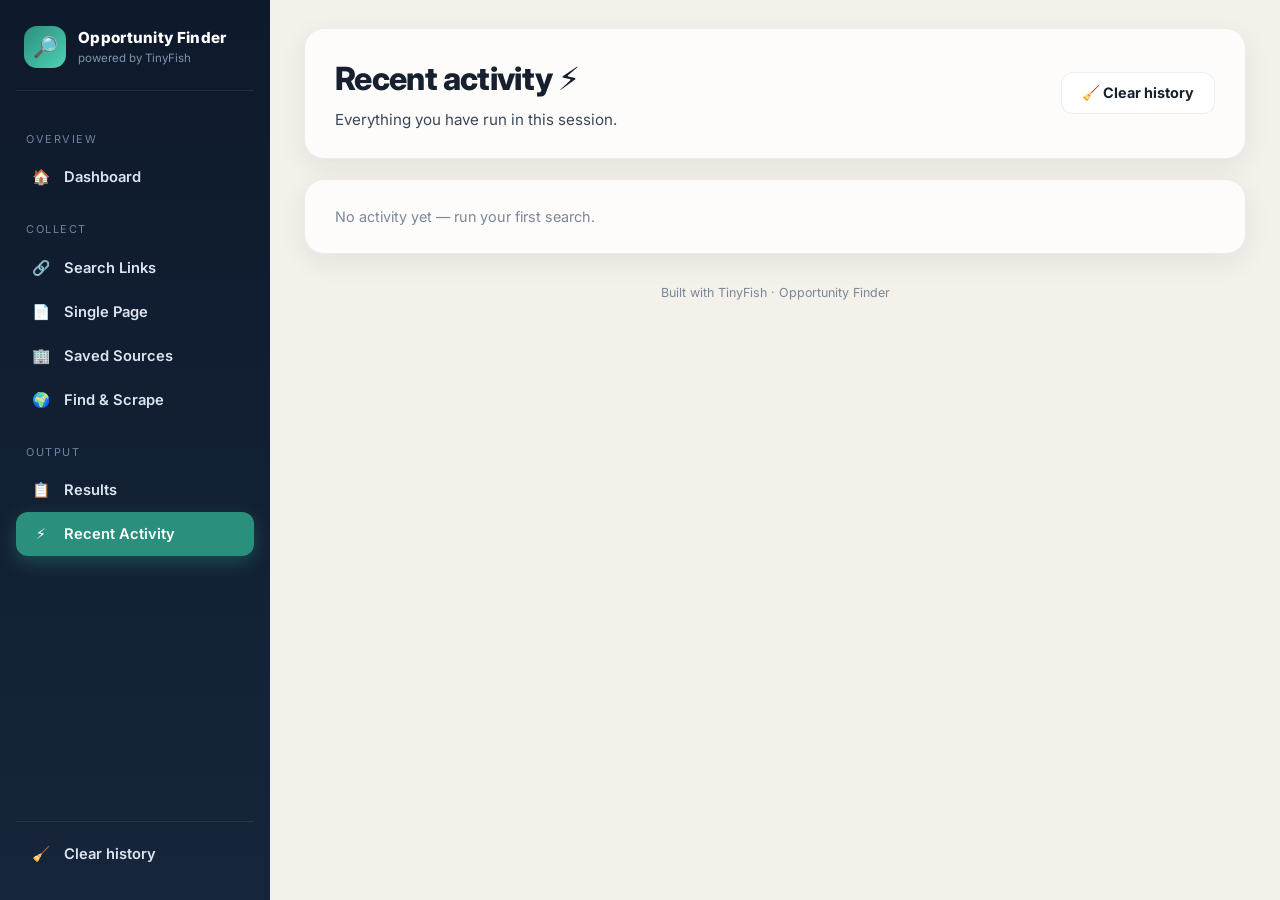
==== frontend/activity.html @ 2ac2b610 "Update frontend folder" ====
<!DOCTYPE html>
<html lang="en">
<head>
  <meta charset="UTF-8" />
  <meta name="viewport" content="width=device-width, initial-scale=1" />
  <title>Activity · Opportunity Finder</title>
  <link rel="preconnect" href="https://fonts.googleapis.com" />
  <link rel="preconnect" href="https://fonts.gstatic.com" crossorigin />
  <link href="https://fonts.googleapis.com/css2?family=Inter:wght@400;500;600;700;800&display=swap" rel="stylesheet" />
  <link rel="stylesheet" href="style.css" />
</head>
<body data-page="activity">
  <div class="app">
    <aside class="sidebar" id="sidebar"></aside>

    <main class="main">
      <button class="menu-btn" id="menuBtn" aria-label="Toggle menu">☰</button>

      <section class="panel hero-panel compact">
        <div>
          <h1>Recent activity ⚡</h1>
          <p class="hero-text">Everything you have run in this session.</p>
        </div>
        <button class="btn btn-ghost" id="clearBtn" type="button">🧹 Clear history</button>
      </section>

      <section class="panel">
        <ul class="activity" id="activityList"></ul>
      </section>

      <footer>Built with TinyFish · Opportunity Finder</footer>
    </main>
  </div>
  <script src="shared.js"></script>
  <script src="activity.js"></script>
</body>
</html>
---- frontend/style.css ----
:root {
  --navy: #0e1a2b;
  --navy-2: #16253b;
  --teal: #2a8f7c;
  --teal-dark: #1d6f60;
  --teal-soft: #d7efe9;
  --bg: #f3f1ea;
  --panel: rgba(255, 255, 255, .78);
  --border: rgba(20, 40, 60, .08);
  --text: #16202e;
  --muted: #7b8798;
  --radius: 20px;
  --shadow: 0 8px 28px rgba(22, 32, 46, .07);
}

* { box-sizing: border-box; margin: 0; }
html { scroll-behavior: smooth; }

body {
  font-family: "Inter", -apple-system, system-ui, sans-serif;
  background: var(--bg);
  color: var(--text);
  line-height: 1.5;
}

.app { display: grid; grid-template-columns: 270px 1fr; min-height: 100vh; }

/* ── Sidebar ── */
.sidebar {
  position: sticky; top: 0; height: 100vh; overflow-y: auto;
  background: linear-gradient(180deg, var(--navy), var(--navy-2));
  color: #dbe4f0; padding: 26px 16px; display: flex; flex-direction: column;
}
.brand { display: flex; gap: 12px; align-items: center; padding: 0 8px 22px; border-bottom: 1px solid rgba(255,255,255,.08); }
.brand-logo { width: 42px; height: 42px; border-radius: 13px; display: grid; place-items: center; font-size: 20px; background: linear-gradient(135deg, var(--teal), #4fd1b5); }
.brand-name { font-weight: 800; letter-spacing: .02em; color: #fff; font-size: .95rem; }
.brand-sub { font-size: .72rem; color: #7f93ad; }

.nav { margin-top: 18px; flex: 1; }
.nav-group { font-size: .68rem; letter-spacing: .14em; text-transform: uppercase; color: #6f84a1; margin: 22px 10px 8px; }
.nav-item {
  display: flex; align-items: center; gap: 12px; width: 100%; padding: 11px 14px; border-radius: 12px;
  color: #dbe4f0; text-decoration: none; font-weight: 600; font-size: .92rem; transition: .18s;
  background: none; border: 0; cursor: pointer; font-family: inherit; text-align: left;
}
.nav-item span { width: 22px; text-align: center; }
.nav-item:hover { background: rgba(255,255,255,.07); }
.nav-item.active { background: var(--teal); color: #fff; box-shadow: 0 6px 18px rgba(42,143,124,.4); }
.sidebar-foot { border-top: 1px solid rgba(255,255,255,.08); padding-top: 12px; }

/* ── Main ── */
.main { padding: 28px 34px 40px; max-width: 1180px; width: 100%; display: grid; gap: 20px; align-content: start; }
.menu-btn { display: none; }

.panel {
  background: var(--panel); border: 1px solid var(--border); border-radius: var(--radius);
  padding: 26px 30px; box-shadow: var(--shadow); backdrop-filter: blur(10px);
}

.hero-panel { display: flex; justify-content: space-between; align-items: flex-start; gap: 20px; padding: 34px; }
.hero-panel h1 { font-size: clamp(1.8rem, 3.5vw, 2.4rem); font-weight: 800; letter-spacing: -.02em; }
.hero-sub { margin-top: 10px; font-weight: 600; font-size: .92rem; }
.hero-text { margin-top: 8px; color: #3b4758; max-width: 620px; font-size: .95rem; }

.btn {
  display: inline-flex; align-items: center; justify-content: center; gap: 8px; text-decoration: none;
  font: 700 .9rem "Inter", sans-serif; border-radius: 12px; padding: 11px 20px; cursor: pointer; border: 1px solid transparent; transition: .18s; white-space: nowrap;
}
.btn-teal { background: var(--teal-dark); color: #fff; box-shadow: 0 6px 16px rgba(29,111,96,.3); }
.btn-teal:hover { background: var(--teal); transform: translateY(-1px); }
.btn-teal:disabled { opacity: .7; cursor: wait; transform: none; }
.btn-ghost { background: #fff; border-color: var(--border); color: var(--text); }
.btn-ghost:hover { border-color: var(--teal); color: var(--teal-dark); }
.btn-lg { padding: 14px 34px; font-size: 1rem; }

.status-strip { display: flex; align-items: center; gap: 18px; padding: 18px 26px; flex-wrap: wrap; }
.status-icon { width: 46px; height: 46px; border-radius: 13px; background: var(--teal-soft); display: grid; place-items: center; font-size: 22px; }
.status-main { flex: 1; min-width: 200px; }
.eyebrow { font-size: .7rem; letter-spacing: .12em; text-transform: uppercase; color: var(--muted); }
.status-title { font-weight: 700; }
.status-meta { display: flex; align-items: center; gap: 28px; }
.status-meta div { text-align: right; }
.status-meta strong { display: block; font-size: 1.05rem; }
.status-meta span { font-size: .68rem; letter-spacing: .1em; text-transform: uppercase; color: var(--muted); }
.pill { background: #dff3dc; color: #2c7a35; font-size: .75rem; font-weight: 700; padding: 5px 12px; border-radius: 999px; }
.pill.busy { background: #fdeccb; color: #9a6208; }

/* ── Stats ── */
.stats { display: grid; grid-template-columns: repeat(4, 1fr); gap: 16px; }
.stat { background: var(--panel); border: 1px solid var(--border); border-radius: var(--radius); padding: 24px; box-shadow: var(--shadow); transition: .2s; }
.stat:hover { transform: translateY(-3px); }
.stat-ico { font-size: 22px; margin-bottom: 10px; }
.stat-num { font-size: 2rem; font-weight: 800; color: var(--teal-dark); line-height: 1.1; }
.stat-label { margin-top: 6px; font-size: .72rem; letter-spacing: .12em; text-transform: uppercase; color: var(--muted); }

.section-label { font-size: .78rem; letter-spacing: .14em; text-transform: uppercase; color: #5f6b7c; font-weight: 700; margin-top: 8px; scroll-margin-top: 20px; }

/* ── Presets ── */
.presets { display: grid; grid-template-columns: repeat(auto-fit, minmax(170px, 1fr)); gap: 16px; }
.preset {
  background: var(--panel); border: 1px solid var(--border); border-radius: 18px; padding: 22px 14px; cursor: pointer;
  display: flex; flex-direction: column; align-items: center; gap: 4px; text-align: center; font-family: inherit; color: inherit;
  box-shadow: var(--shadow); transition: .2s;
}
.preset b { font-size: .95rem; }
.preset span { font-size: .78rem; color: var(--muted); }
.p-ico { font-size: 28px; margin-bottom: 6px; }
.preset:hover { background: var(--teal-soft); border-color: var(--teal); transform: translateY(-3px); }
.preset.selected { background: var(--teal-soft); border-color: var(--teal); box-shadow: 0 0 0 3px rgba(42,143,124,.2); }

/* ── Form ── */
.form { scroll-margin-top: 20px; }
.field { margin-bottom: 20px; }
label { display: block; font-weight: 600; margin-bottom: 8px; font-size: .92rem; }
label small { color: var(--muted); font-weight: 400; margin-left: 6px; }
textarea, input[type="number"], input[type="search"] {
  width: 100%; background: #fff; border: 1px solid #dfe3e8; color: var(--text); border-radius: 12px;
  padding: 12px 14px; font: inherit; font-size: .92rem; resize: vertical; transition: .18s;
}
textarea:focus, input:focus { outline: none; border-color: var(--teal); box-shadow: 0 0 0 4px rgba(42,143,124,.15); }
::placeholder { color: #a3adba; }

.form-row { display: flex; align-items: flex-end; justify-content: space-between; gap: 20px; flex-wrap: wrap; }
.form-row .field { margin-bottom: 0; }
.stepper { display: inline-flex; gap: 8px; }
.stepper input { width: 90px; text-align: center; -moz-appearance: textfield; }
.stepper input::-webkit-outer-spin-button, .stepper input::-webkit-inner-spin-button { -webkit-appearance: none; }
.stepper button { width: 44px; border-radius: 12px; border: 1px solid #dfe3e8; background: #fff; font-size: 1.2rem; cursor: pointer; transition: .18s; }
.stepper button:hover { border-color: var(--teal); color: var(--teal-dark); }

.spinner { width: 18px; height: 18px; border: 3px solid rgba(255,255,255,.4); border-top-color: #fff; border-radius: 50%; animation: spin .8s linear infinite; }
@keyframes spin { to { transform: rotate(360deg); } }

.alert { padding: 12px 16px; border-radius: 12px; font-size: .9rem; margin-top: 18px; }
.alert.error { background: #fde8e8; border: 1px solid #f3b9b9; color: #9b2c2c; }
.alert.info { background: #e3f2f8; border: 1px solid #b8dcea; color: #1f5f78; margin: 0 0 14px; }

/* ── Progress ── */
.progress h3 { display: flex; align-items: center; gap: 10px; font-size: 1rem; margin-bottom: 12px; }
.dot { width: 10px; height: 10px; border-radius: 50%; background: var(--teal); animation: pulse 1.2s infinite; }
.progress.done .dot { animation: none; background: #3fb950; }
@keyframes pulse { 50% { transform: scale(1.6); opacity: .5; } }
.progress ul { list-style: none; padding: 0; display: grid; gap: 6px; color: #556173; font-size: .88rem; }
.progress li::before { content: "›"; color: var(--teal); margin-right: 8px; font-weight: 700; }

.links-box summary { cursor: pointer; font-weight: 600; }
.chips { display: flex; flex-wrap: wrap; gap: 8px; margin-top: 14px; }
.chips a { color: var(--teal-dark); text-decoration: none; font-size: .82rem; padding: 7px 12px; border-radius: 999px; background: var(--teal-soft); max-width: 100%; overflow: hidden; text-overflow: ellipsis; white-space: nowrap; }
.chips a:hover { background: #bfe5db; }

/* ── Results ── */
.results { scroll-margin-top: 20px; }
.results-head { display: flex; justify-content: space-between; align-items: center; gap: 14px; flex-wrap: wrap; margin-bottom: 14px; }
.results-tools { display: flex; gap: 10px; align-items: center; flex-wrap: wrap; }
.results-tools input { width: 220px; padding: 9px 14px; }
.table-wrap { overflow: auto; background: var(--panel); border: 1px solid var(--border); border-radius: var(--radius); box-shadow: var(--shadow); max-height: 70vh; }
table { width: 100%; border-collapse: collapse; font-size: .88rem; }
th { position: sticky; top: 0; background: #ecefe9; text-align: left; padding: 13px 16px; font-size: .72rem; text-transform: uppercase; letter-spacing: .08em; color: #5f6b7c; white-space: nowrap; }
td { padding: 13px 16px; border-top: 1px solid var(--border); vertical-align: top; max-width: 340px; overflow-wrap: anywhere; }
tbody tr:hover { background: rgba(42,143,124,.07); }
td a { color: var(--teal-dark); font-weight: 600; text-decoration: none; }
td a:hover { text-decoration: underline; }

/* ── Bottom panels ── */
.two-col { display: grid; grid-template-columns: 1.6fr 1fr; gap: 20px; scroll-margin-top: 20px; }
.panel-title { font-size: 1rem; margin-bottom: 14px; }
.activity { list-style: none; padding: 0; display: grid; gap: 14px; }
.activity li { padding-left: 18px; position: relative; font-size: .9rem; }
.activity li::before { content: ""; position: absolute; left: 0; top: 7px; width: 8px; height: 8px; border-radius: 50%; background: var(--teal); }
.activity li small { display: block; color: var(--muted); font-size: .76rem; }
.activity li.muted { color: var(--muted); padding-left: 0; } .activity li.muted::before { display: none; }
.actions { display: grid; gap: 10px; }
.action { display: block; width: 100%; background: #fff; border: 1px solid var(--border); border-radius: 12px; padding: 12px 14px; font: 600 .88rem "Inter", sans-serif; color: var(--text); text-decoration: none; cursor: pointer; text-align: left; transition: .18s; }
.action:hover { border-color: var(--teal); background: var(--teal-soft); }

footer { text-align: center; color: var(--muted); font-size: .78rem; margin-top: 10px; }
[hidden] { display: none !important; }

/* ── Responsive ── */
@media (max-width: 960px) {
  .app { grid-template-columns: 1fr; }
  .sidebar { position: fixed; z-index: 20; width: 270px; transform: translateX(-100%); transition: transform .25s; }
  .sidebar.open { transform: none; box-shadow: 0 0 60px rgba(0,0,0,.4); }
  .menu-btn { display: grid; place-items: center; position: sticky; top: 10px; z-index: 5; width: 42px; height: 42px; border-radius: 12px; border: 0; background: var(--navy); color: #fff; font-size: 1.1rem; cursor: pointer; }
  .main { padding: 14px 16px 40px; }
  .stats { grid-template-columns: repeat(2, 1fr); }
  .two-col { grid-template-columns: 1fr; }
  .hero-panel { flex-direction: column; padding: 26px; }
  .status-meta { width: 100%; justify-content: space-between; }
  .results-tools input { width: 100%; }
}

/* ── Multi-page additions ── */
.hero-panel.compact { padding: 26px 30px; align-items: center; }
.hero-panel.compact h1 { font-size: clamp(1.5rem, 3vw, 2rem); }
.hero-panel.compact .hero-text { margin-top: 6px; }
.more-link { display: inline-block; margin-top: 16px; color: var(--teal-dark); font-weight: 600; font-size: .88rem; text-decoration: none; }
.more-link:hover { text-decoration: underline; }
.activity li.fail::before { background: #e05d5d; }
.view-results { margin-top: 18px; }
.empty-state { text-align: center; padding: 48px 30px; display: grid; justify-items: center; gap: 8px; }
.empty-state p { color: var(--muted); margin-bottom: 10px; }
.empty-ico { font-size: 42px; }
.nav-item { text-decoration: none; }

/* ── Backend-mode pages ── */
a.preset { text-decoration: none; }
input[type="text"] {
  width: 100%; background: #fff; border: 1px solid #dfe3e8; color: var(--text); border-radius: 12px;
  padding: 12px 14px; font: inherit; font-size: .92rem; transition: .18s;
}
input[type="text"]:focus { outline: none; border-color: var(--teal); box-shadow: 0 0 0 4px rgba(42,143,124,.15); }
.json { background: #0f1b2d; color: #d6e4f5; padding: 18px; border-radius: 14px; overflow: auto; max-height: 60vh; font: .82rem/1.55 ui-monospace, Menlo, Consolas, monospace; white-space: pre-wrap; word-break: break-word; }
.status-tag { display: inline-block; margin-bottom: 12px; }

/* ── Find & scrape: category select + two-column row ── */
select {
  width: 100%; background: #fff; border: 1px solid #dfe3e8; color: var(--text); border-radius: 12px;
  padding: 12px 14px; font: inherit; font-size: .92rem; transition: .18s; cursor: pointer;
}
select:focus { outline: none; border-color: var(--teal); box-shadow: 0 0 0 4px rgba(42,143,124,.15); }
.form-row.two { align-items: flex-start; gap: 16px; margin-bottom: 0; }
.form-row.two .field { flex: 1 1 220px; margin-bottom: 20px; }
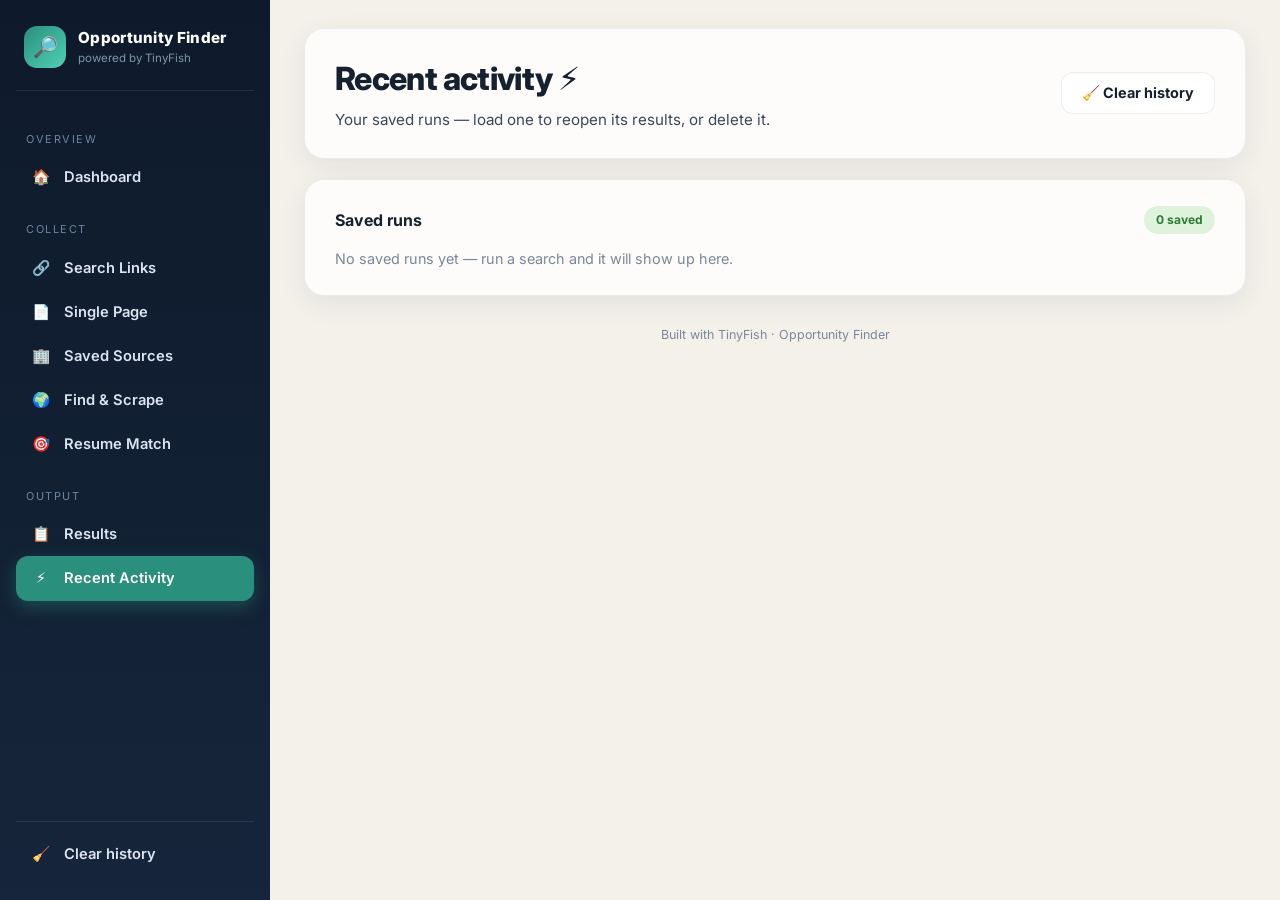
==== commit 5b48ab86: "Update frontend" ====
--- a/frontend/activity.html
+++ b/frontend/activity.html
@@ -19,13 +19,14 @@
       <section class="panel hero-panel compact">
         <div>
           <h1>Recent activity ⚡</h1>
-          <p class="hero-text">Everything you have run in this session.</p>
+          <p class="hero-text">Your saved runs — load one to reopen its results, or delete it.</p>
         </div>
         <button class="btn btn-ghost" id="clearBtn" type="button">🧹 Clear history</button>
       </section>
 
       <section class="panel">
-        <ul class="activity" id="activityList"></ul>
+        <div class="saved-head"><h3 class="panel-title">Saved runs</h3><span class="pill" id="runsCount">0 saved</span></div>
+        <ul class="activity runs" id="runsList"></ul>
       </section>
 
       <footer>Built with TinyFish · Opportunity Finder</footer>
--- a/frontend/style.css
+++ b/frontend/style.css
@@ -221,3 +221,43 @@
 select:focus { outline: none; border-color: var(--teal); box-shadow: 0 0 0 4px rgba(42,143,124,.15); }
 .form-row.two { align-items: flex-start; gap: 16px; margin-bottom: 0; }
 .form-row.two .field { flex: 1 1 220px; margin-bottom: 20px; }
+
+/* ── Advanced search filters ── */
+.advanced { border: 1px solid var(--border); border-radius: 14px; padding: 4px 18px; margin-bottom: 20px; background: rgba(255,255,255,.5); }
+.advanced summary { cursor: pointer; font-weight: 600; font-size: .92rem; padding: 12px 0; list-style: none; }
+.advanced summary::-webkit-details-marker { display: none; }
+.advanced summary small { color: var(--muted); font-weight: 400; margin-left: 6px; }
+.advanced[open] summary { border-bottom: 1px solid var(--border); margin-bottom: 18px; }
+.advanced-body { padding-bottom: 4px; }
+input[type="date"] { width: 100%; background: #fff; border: 1px solid #dfe3e8; color: var(--text); border-radius: 12px; padding: 11px 14px; font: inherit; font-size: .92rem; }
+input[type="date"]:focus { outline: none; border-color: var(--teal); box-shadow: 0 0 0 4px rgba(42,143,124,.15); }
+
+/* ── Saved runs ── */
+.saved-head { display: flex; justify-content: space-between; align-items: center; margin-bottom: 14px; }
+.saved-head .panel-title { margin: 0; }
+.activity.runs li.run { display: flex; align-items: center; justify-content: space-between; gap: 16px; flex-wrap: wrap; padding: 16px 18px; background: #fff; border: 1px solid var(--border); border-radius: 14px; }
+.activity.runs li.run::before { display: none; }
+.run-info { min-width: 0; flex: 1 1 260px; }
+.run-title { font-weight: 600; }
+.run-info em { display: block; font-size: .78rem; color: var(--muted); margin-top: 2px; overflow-wrap: anywhere; }
+.run-actions { display: flex; gap: 8px; }
+.btn-sm { padding: 8px 14px; font-size: .82rem; border-radius: 10px; }
+.activity.runs li.run.fail { border-color: rgba(224,93,93,.35); }
+
+/* ── Resume match ── */
+.tabs { display: flex; gap: 8px; margin: 4px 0 16px; flex-wrap: wrap; }
+.tab { border: 1px solid #dfe3e8; background: #fff; border-radius: 999px; padding: 9px 18px; font: 600 .86rem "Inter", sans-serif; color: var(--text); cursor: pointer; transition: .18s; }
+.tab:hover { border-color: var(--teal); }
+.tab.active { background: var(--teal-soft); border-color: var(--teal); color: var(--teal-dark); }
+.dropzone { display: grid; justify-items: center; gap: 4px; text-align: center; padding: 34px 20px; border: 2px dashed #cdd5dd; border-radius: 16px; background: rgba(255,255,255,.6); cursor: pointer; transition: .18s; margin-bottom: 0; }
+.dropzone:hover, .dropzone.drag { border-color: var(--teal); background: var(--teal-soft); }
+.dropzone.has-file { border-style: solid; border-color: var(--teal); background: var(--teal-soft); }
+.dropzone small { color: var(--muted); font-weight: 400; margin: 0; }
+.drop-ico { font-size: 34px; }
+.muted-note { color: var(--muted); font-size: .8rem; max-width: 520px; }
+.chips { display: flex; flex-wrap: wrap; gap: 6px; margin-top: 10px; }
+.chip { background: var(--teal-soft); color: var(--teal-dark); font-size: .76rem; font-weight: 600; padding: 4px 10px; border-radius: 999px; }
+.alert.warn { background: #fdf3dc; color: #8a5a06; border: 1px solid #f1d9a0; margin-bottom: 16px; }
+.panel-title small { color: var(--muted); font-weight: 500; }
+.score { display: inline-block; min-width: 48px; text-align: center; font-weight: 700; font-size: .8rem; padding: 3px 9px; border-radius: 999px; }
+.score.hi { background: #dff3dc; color: #2c7a35; } .score.mid { background: #fdeccb; color: #9a6208; } .score.lo { background: #eceff3; color: #5b6675; }
